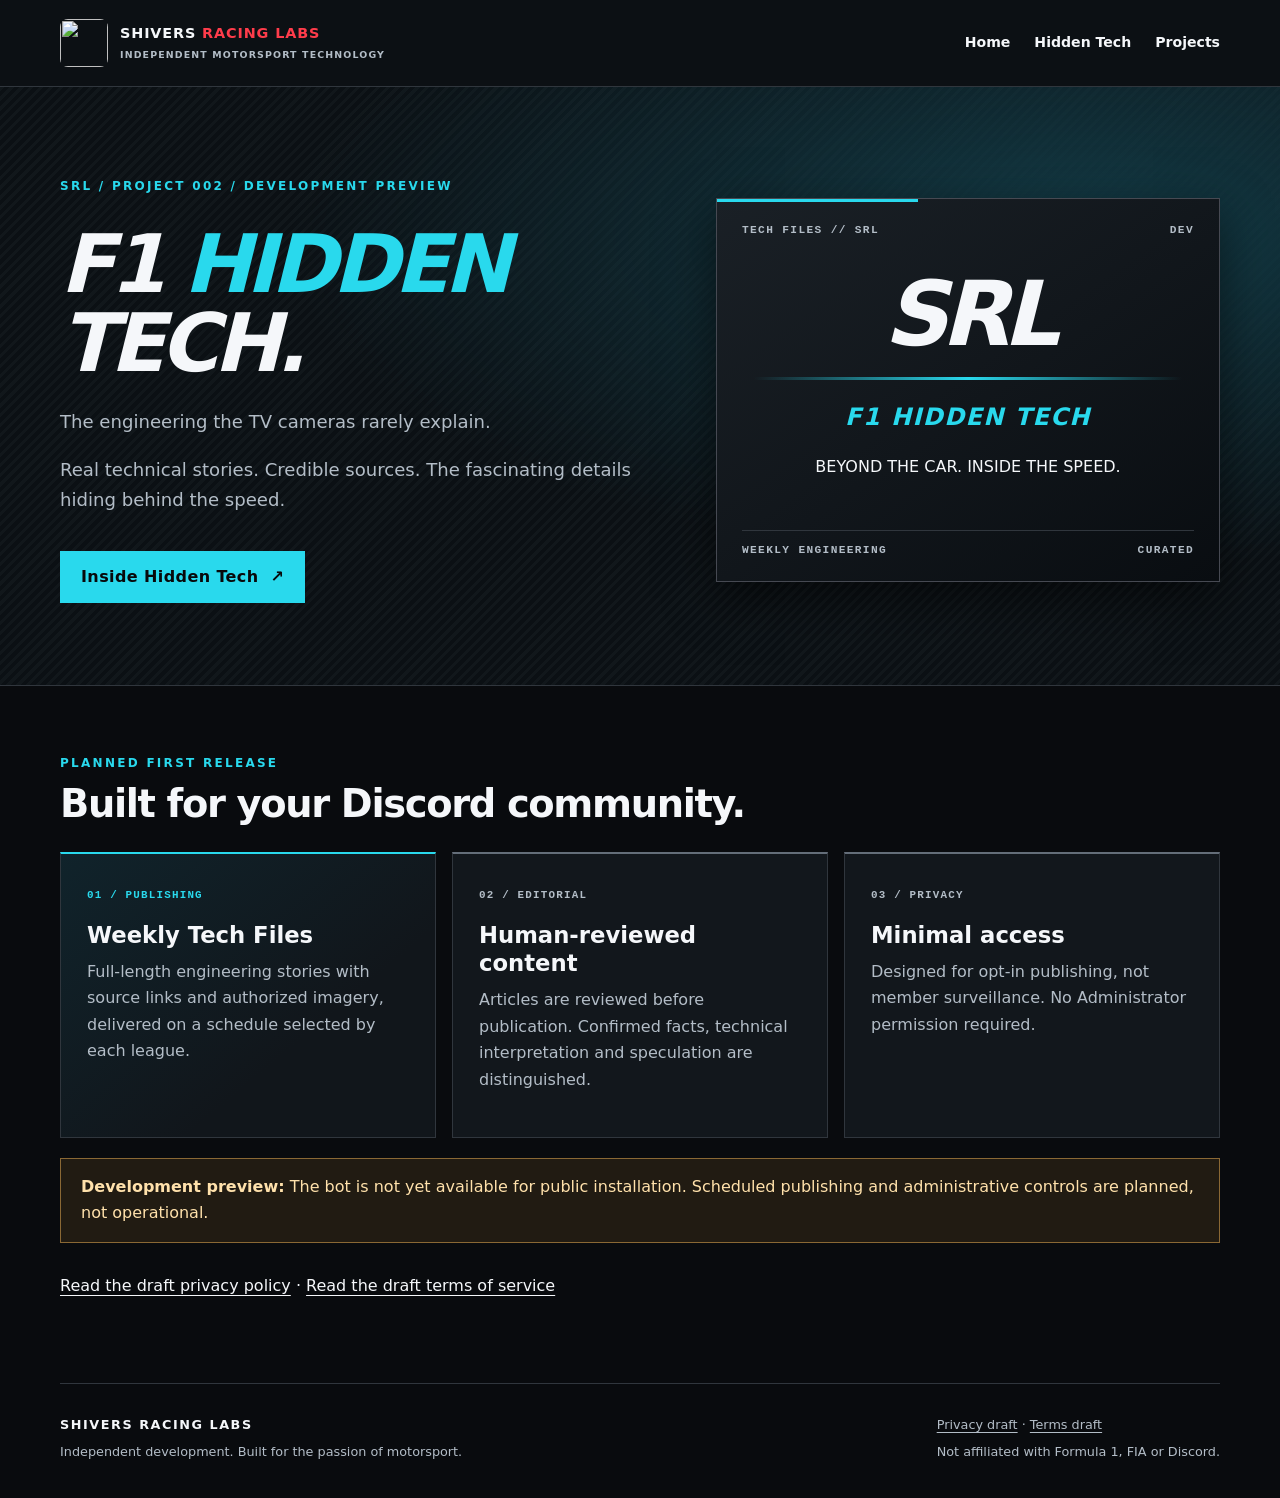
==== hidden-tech.html @ 7b5d733d "Site M1: add hidden-tech.html" ====
<!doctype html>
<html lang="en"><head><meta charset="utf-8"><meta name="viewport" content="width=device-width, initial-scale=1"><meta name="description" content="Curated Formula 1 engineering articles for Discord communities."><meta name="color-scheme" content="dark"><title>F1 Hidden Tech | Shivers Racing Labs</title><link rel="stylesheet" href="style.css"></head><body class="tech"><a class="skip" href="#main">Skip to content</a><header class="mast"><div class="wrap bar"><a class="brand" href="index.html"><img src="https://avatars.githubusercontent.com/u/360861136?v=4" width="48" height="48" alt="" referrerpolicy="no-referrer"><span>SHIVERS <b>RACING LABS</b><small>INDEPENDENT MOTORSPORT TECHNOLOGY</small></span></a><nav aria-label="Main navigation"><a href="index.html">Home</a><a href="hidden-tech.html">Hidden Tech</a><a href="index.html#projects">Projects</a></nav></div></header><main id="main"><section class="hero"><div class="wrap"><div><div class="eyebrow">SRL / Project 002 / Development preview</div><h1>F1 <span>Hidden</span><br>Tech.</h1><p class="lede">The engineering the TV cameras rarely explain.</p><p class="lede">Real technical stories. Credible sources. The fascinating details hiding behind the speed.</p><a class="cta" href="#features">Inside Hidden Tech <span aria-hidden="true">↗</span></a></div><div class="instrument"><div class="instrument-top"><span>TECH FILES // SRL</span><span>DEV</span></div><div class="techmark"><div class="big">SRL</div><div class="rule"></div><div class="sub">F1 HIDDEN TECH</div><p>BEYOND THE CAR. INSIDE THE SPEED.</p></div><div class="instrument-bottom"><span>WEEKLY ENGINEERING</span><span>CURATED</span></div></div></div></section><section class="wrap section" id="features"><div class="eyebrow">Planned first release</div><h2>Built for your Discord community.</h2><div class="cards"><article class="card feature"><span class="status">01 / Publishing</span><h3>Weekly Tech Files</h3><p>Full-length engineering stories with source links and authorized imagery, delivered on a schedule selected by each league.</p></article><article class="card"><span class="status">02 / Editorial</span><h3>Human-reviewed content</h3><p>Articles are reviewed before publication. Confirmed facts, technical interpretation and speculation are distinguished.</p></article><article class="card"><span class="status">03 / Privacy</span><h3>Minimal access</h3><p>Designed for opt-in publishing, not member surveillance. No Administrator permission required.</p></article></div><div class="notice"><strong>Development preview:</strong> The bot is not yet available for public installation. Scheduled publishing and administrative controls are planned, not operational.</div><p><a href="privacy.html">Read the draft privacy policy</a> · <a href="terms.html">Read the draft terms of service</a></p></section></main><footer class="wrap footer"><div><strong>SHIVERS RACING LABS</strong><p>Independent development. Built for the passion of motorsport.</p></div><div><a href="privacy.html">Privacy draft</a> · <a href="terms.html">Terms draft</a><p>Not affiliated with Formula 1, FIA or Discord.</p></div></footer></body></html>
---- style.css ----
:root{color-scheme:dark;--bg:#090b0e;--panel:#12171c;--line:#30363d;--text:#f5f7fa;--muted:#b3bdc7;--red:#ff3c4b;--cyan:#29d9ed;font-family:system-ui,-apple-system,BlinkMacSystemFont,"Segoe UI",sans-serif}*{box-sizing:border-box}html{scroll-behavior:smooth}body{margin:0;background:var(--bg);color:var(--text);line-height:1.65}a{color:inherit;text-underline-offset:.22em}a:hover{color:var(--cyan)}a:focus-visible{outline:2px solid var(--cyan);outline-offset:5px}.wrap{width:min(1160px,calc(100% - 48px));margin-inline:auto}.skip{position:absolute;left:12px;top:-100px;background:white;color:#111;padding:12px;z-index:5}.skip:focus{top:8px}.mast{border-bottom:1px solid var(--line);background:#0c1014}.bar{display:flex;align-items:center;justify-content:space-between;gap:28px;min-height:86px}.brand{display:flex;align-items:center;gap:12px;text-decoration:none;font-size:.9rem;font-weight:800;letter-spacing:.06em;line-height:1.2}.brand img{border-radius:8px;object-fit:cover}.brand b{color:var(--red)}.brand small{display:block;color:var(--muted);font-size:.59rem;letter-spacing:.12em;margin-top:7px}nav{display:flex;gap:24px;flex-wrap:wrap}nav a{font-size:.88rem;text-decoration:none;font-weight:600}.hero{position:relative;overflow:hidden;border-bottom:1px solid var(--line);background:radial-gradient(ellipse at 92% 24%,#3a1219 0%,transparent 46%),repeating-linear-gradient(135deg,#11161b 0px,#11161b 3px,#0c1014 3px,#0c1014 7px)}.hero .wrap{position:relative;display:grid;grid-template-columns:1.1fr .9fr;align-items:center;gap:40px;padding-block:90px 82px}.eyebrow{font-size:.75rem;letter-spacing:.19em;font-weight:800;color:var(--red);text-transform:uppercase}.hero h1{font-size:clamp(3rem,6.3vw,6rem);font-style:italic;line-height:.98;letter-spacing:-.065em;margin:.35em 0 .3em;text-transform:uppercase}.hero h1 span{color:var(--red)}.lede{color:var(--muted);max-width:600px;font-size:1.13rem}.cta{display:inline-flex;gap:12px;align-items:center;padding:12px 20px;border:1px solid var(--red);background:var(--red);color:#08090b;text-decoration:none;font-weight:800;margin-top:18px;letter-spacing:.025em}.cta:hover{background:#ff6874;color:#08090b}.instrument{border:1px solid #464952;background:linear-gradient(145deg,#1a2026,#090d11);padding:25px;position:relative;box-shadow:0 16px 45px #0008}.instrument:before{content:"";position:absolute;top:0;left:0;width:40%;height:3px;background:var(--red)}.instrument-top,.instrument-bottom{display:flex;justify-content:space-between;gap:14px;align-items:center;color:var(--muted);font:700 .7rem ui-monospace,monospace;letter-spacing:.12em}.instrument svg{display:block;width:100%;height:auto;margin:15px 0}.instrument-bottom{padding-top:13px;border-top:1px solid var(--line)}.section{padding-block:68px}.section h2{font-size:clamp(1.8rem,3vw,2.7rem);line-height:1.15;letter-spacing:-.035em;margin:8px 0 26px}.cards{display:grid;grid-template-columns:repeat(3,1fr);gap:16px}.card{padding:26px;border:1px solid var(--line);background:var(--panel);border-top:2px solid #646e79;min-width:0}.card.feature{border-top-color:var(--cyan);background:linear-gradient(140deg,#10232b,#11161b 65%)}.card h3{font-size:1.42rem;line-height:1.25;margin:14px 0 10px}.card p{color:var(--muted);margin:0 0 18px}.status{font:700 .68rem ui-monospace,monospace;letter-spacing:.11em;text-transform:uppercase;color:var(--muted)}.feature .status,.feature a,.tech .eyebrow{color:var(--cyan)}.feature a{font-weight:750}.strip{border-block:1px solid var(--line);background:#101419}.strip .wrap{display:grid;grid-template-columns:repeat(3,1fr);padding-block:25px;gap:20px}.strip strong{display:block;font-size:1.05rem}.strip span{color:var(--muted);font-size:.85rem}.tech .hero{background:radial-gradient(ellipse at 85% 25%,#123a45 0%,transparent 52%),repeating-linear-gradient(135deg,#11171b 0px,#11171b 3px,#0b1014 3px,#0b1014 7px)}.tech .hero h1 span{color:var(--cyan)}.tech .cta{background:var(--cyan);border-color:var(--cyan)}.tech .instrument:before{background:var(--cyan)}.techmark{text-align:center;padding:34px 12px}.techmark .big{font-size:clamp(3rem,7vw,5.6rem);line-height:1;font-weight:900;font-style:italic;letter-spacing:-.08em;color:var(--text)}.techmark .sub{font-weight:850;font-style:italic;letter-spacing:.06em;color:var(--cyan);font-size:clamp(1rem,2.4vw,1.5rem)}.techmark .rule{height:3px;background:linear-gradient(90deg,transparent,var(--cyan),transparent);margin:18px 0}.article{max-width:840px;padding-block:58px 72px}.article h1{font-size:clamp(2rem,5vw,3.5rem);letter-spacing:-.045em;line-height:1.1}.article h2{font-size:1.35rem;margin-top:32px}.article p,.article li{color:var(--muted)}.notice{background:#211b12;border:1px solid #8a6834;padding:15px 20px;color:#ffe1ab;margin:20px 0 30px}.notice strong{color:#ffe1ab}.article a{color:var(--cyan);overflow-wrap:anywhere}.footer{border-top:1px solid var(--line);display:flex;justify-content:space-between;gap:30px;padding-block:30px;color:var(--muted);font-size:.8rem}.footer strong{letter-spacing:.12em;color:var(--text)}.footer p{margin:6px 0}.footer a{color:var(--muted)}@media(max-width:780px){.hero .wrap{grid-template-columns:1fr;padding-block:56px;gap:28px}.cards{grid-template-columns:1fr}.bar{flex-wrap:wrap;padding-block:15px;gap:15px}nav{gap:18px}.strip .wrap{grid-template-columns:1fr;gap:15px}.footer{flex-direction:column;gap:14px}.section{padding-block:42px}}@media(max-width:380px){.wrap{width:calc(100% - 28px)}.brand{font-size:.78rem}.brand small{font-size:.53rem}.instrument{padding:17px}}@media(prefers-reduced-motion:reduce){html{scroll-behavior:auto}}
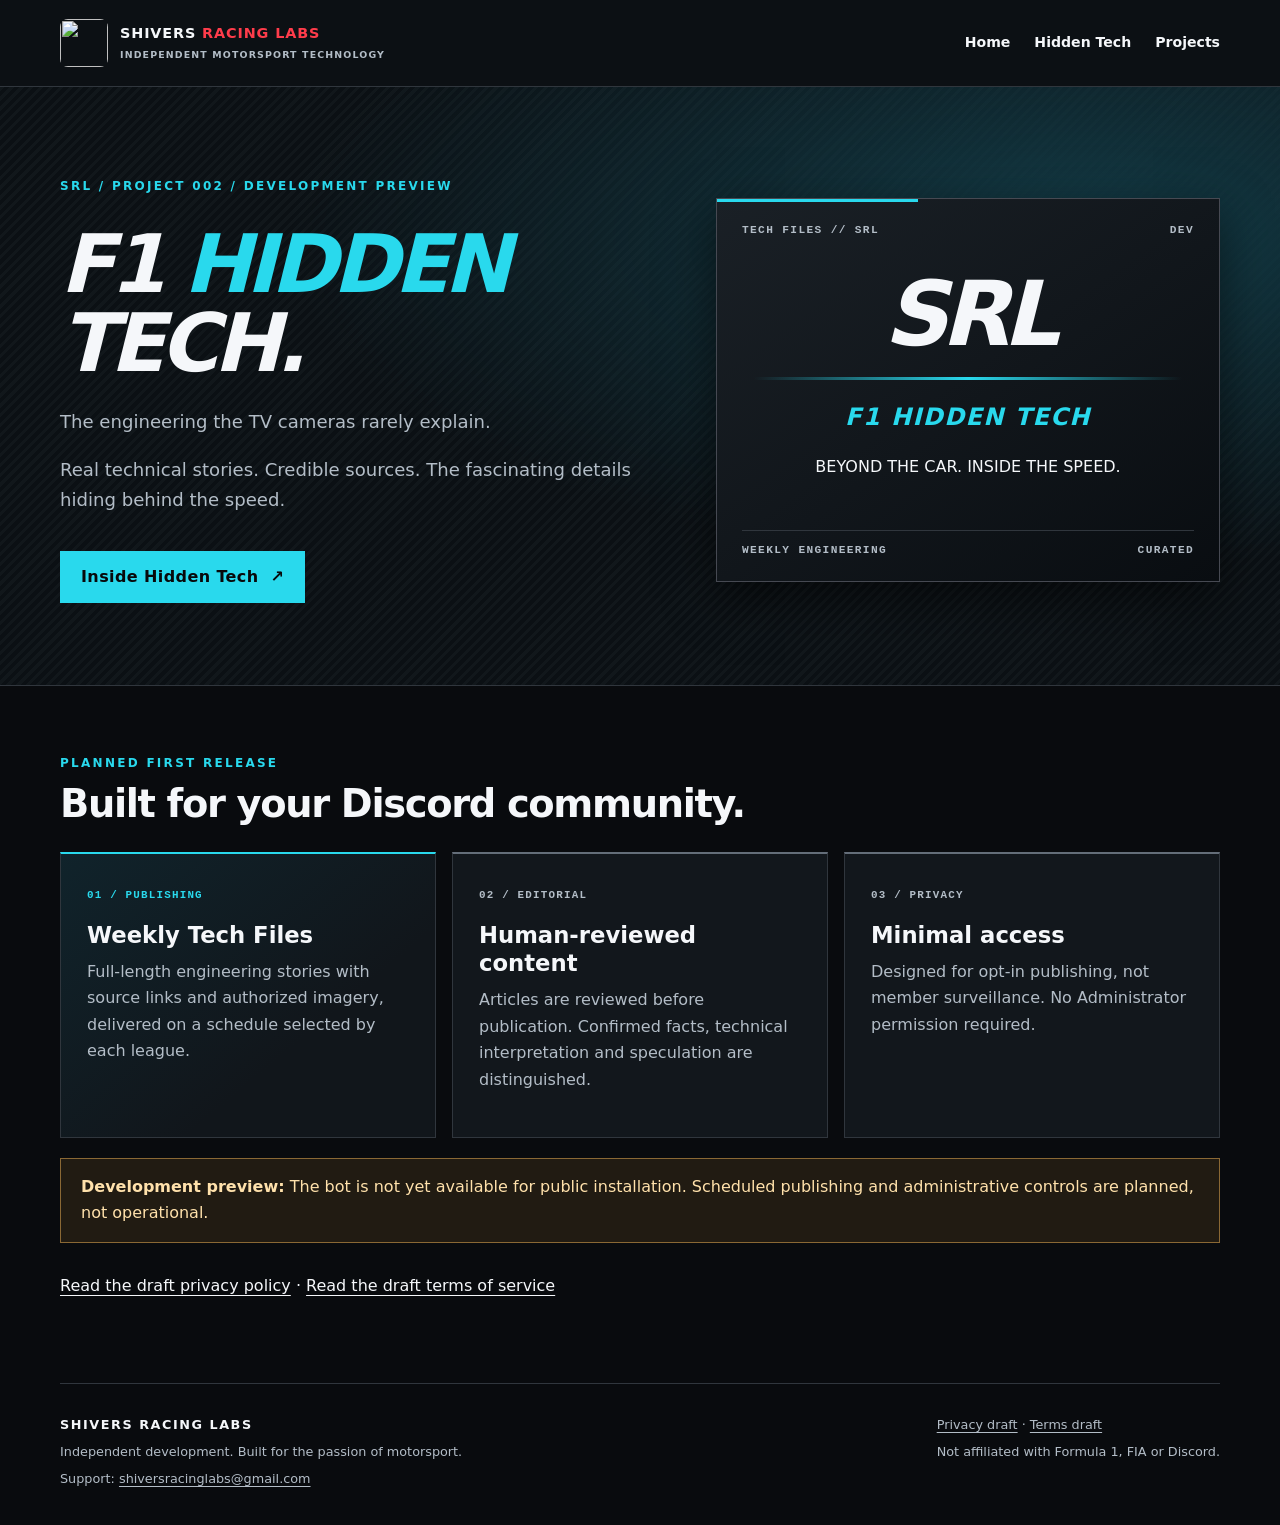
==== commit f68d1cc4: "Site M1: add verified SRL contact to hidden-tech.html" ====
--- a/hidden-tech.html
+++ b/hidden-tech.html
@@ -1,2 +1,2 @@
 <!doctype html>
-<html lang="en"><head><meta charset="utf-8"><meta name="viewport" content="width=device-width, initial-scale=1"><meta name="description" content="Curated Formula 1 engineering articles for Discord communities."><meta name="color-scheme" content="dark"><title>F1 Hidden Tech | Shivers Racing Labs</title><link rel="stylesheet" href="style.css"></head><body class="tech"><a class="skip" href="#main">Skip to content</a><header class="mast"><div class="wrap bar"><a class="brand" href="index.html"><img src="https://avatars.githubusercontent.com/u/360861136?v=4" width="48" height="48" alt="" referrerpolicy="no-referrer"><span>SHIVERS <b>RACING LABS</b><small>INDEPENDENT MOTORSPORT TECHNOLOGY</small></span></a><nav aria-label="Main navigation"><a href="index.html">Home</a><a href="hidden-tech.html">Hidden Tech</a><a href="index.html#projects">Projects</a></nav></div></header><main id="main"><section class="hero"><div class="wrap"><div><div class="eyebrow">SRL / Project 002 / Development preview</div><h1>F1 <span>Hidden</span><br>Tech.</h1><p class="lede">The engineering the TV cameras rarely explain.</p><p class="lede">Real technical stories. Credible sources. The fascinating details hiding behind the speed.</p><a class="cta" href="#features">Inside Hidden Tech <span aria-hidden="true">↗</span></a></div><div class="instrument"><div class="instrument-top"><span>TECH FILES // SRL</span><span>DEV</span></div><div class="techmark"><div class="big">SRL</div><div class="rule"></div><div class="sub">F1 HIDDEN TECH</div><p>BEYOND THE CAR. INSIDE THE SPEED.</p></div><div class="instrument-bottom"><span>WEEKLY ENGINEERING</span><span>CURATED</span></div></div></div></section><section class="wrap section" id="features"><div class="eyebrow">Planned first release</div><h2>Built for your Discord community.</h2><div class="cards"><article class="card feature"><span class="status">01 / Publishing</span><h3>Weekly Tech Files</h3><p>Full-length engineering stories with source links and authorized imagery, delivered on a schedule selected by each league.</p></article><article class="card"><span class="status">02 / Editorial</span><h3>Human-reviewed content</h3><p>Articles are reviewed before publication. Confirmed facts, technical interpretation and speculation are distinguished.</p></article><article class="card"><span class="status">03 / Privacy</span><h3>Minimal access</h3><p>Designed for opt-in publishing, not member surveillance. No Administrator permission required.</p></article></div><div class="notice"><strong>Development preview:</strong> The bot is not yet available for public installation. Scheduled publishing and administrative controls are planned, not operational.</div><p><a href="privacy.html">Read the draft privacy policy</a> · <a href="terms.html">Read the draft terms of service</a></p></section></main><footer class="wrap footer"><div><strong>SHIVERS RACING LABS</strong><p>Independent development. Built for the passion of motorsport.</p></div><div><a href="privacy.html">Privacy draft</a> · <a href="terms.html">Terms draft</a><p>Not affiliated with Formula 1, FIA or Discord.</p></div></footer></body></html>+<html lang="en"><head><meta charset="utf-8"><meta name="viewport" content="width=device-width, initial-scale=1"><meta name="description" content="Curated Formula 1 engineering articles for Discord communities."><meta name="color-scheme" content="dark"><title>F1 Hidden Tech | Shivers Racing Labs</title><link rel="stylesheet" href="style.css"></head><body class="tech"><a class="skip" href="#main">Skip to content</a><header class="mast"><div class="wrap bar"><a class="brand" href="index.html"><img src="https://avatars.githubusercontent.com/u/360861136?v=4" width="48" height="48" alt="" referrerpolicy="no-referrer"><span>SHIVERS <b>RACING LABS</b><small>INDEPENDENT MOTORSPORT TECHNOLOGY</small></span></a><nav aria-label="Main navigation"><a href="index.html">Home</a><a href="hidden-tech.html">Hidden Tech</a><a href="index.html#projects">Projects</a></nav></div></header><main id="main"><section class="hero"><div class="wrap"><div><div class="eyebrow">SRL / Project 002 / Development preview</div><h1>F1 <span>Hidden</span><br>Tech.</h1><p class="lede">The engineering the TV cameras rarely explain.</p><p class="lede">Real technical stories. Credible sources. The fascinating details hiding behind the speed.</p><a class="cta" href="#features">Inside Hidden Tech <span aria-hidden="true">↗</span></a></div><div class="instrument"><div class="instrument-top"><span>TECH FILES // SRL</span><span>DEV</span></div><div class="techmark"><div class="big">SRL</div><div class="rule"></div><div class="sub">F1 HIDDEN TECH</div><p>BEYOND THE CAR. INSIDE THE SPEED.</p></div><div class="instrument-bottom"><span>WEEKLY ENGINEERING</span><span>CURATED</span></div></div></div></section><section class="wrap section" id="features"><div class="eyebrow">Planned first release</div><h2>Built for your Discord community.</h2><div class="cards"><article class="card feature"><span class="status">01 / Publishing</span><h3>Weekly Tech Files</h3><p>Full-length engineering stories with source links and authorized imagery, delivered on a schedule selected by each league.</p></article><article class="card"><span class="status">02 / Editorial</span><h3>Human-reviewed content</h3><p>Articles are reviewed before publication. Confirmed facts, technical interpretation and speculation are distinguished.</p></article><article class="card"><span class="status">03 / Privacy</span><h3>Minimal access</h3><p>Designed for opt-in publishing, not member surveillance. No Administrator permission required.</p></article></div><div class="notice"><strong>Development preview:</strong> The bot is not yet available for public installation. Scheduled publishing and administrative controls are planned, not operational.</div><p><a href="privacy.html">Read the draft privacy policy</a> · <a href="terms.html">Read the draft terms of service</a></p></section></main><footer class="wrap footer"><div><strong>SHIVERS RACING LABS</strong><p>Independent development. Built for the passion of motorsport.</p><p>Support: <a href="mailto:shiversracinglabs@gmail.com">shiversracinglabs@gmail.com</a></p></div><div><a href="privacy.html">Privacy draft</a> · <a href="terms.html">Terms draft</a><p>Not affiliated with Formula 1, FIA or Discord.</p></div></footer></body></html>
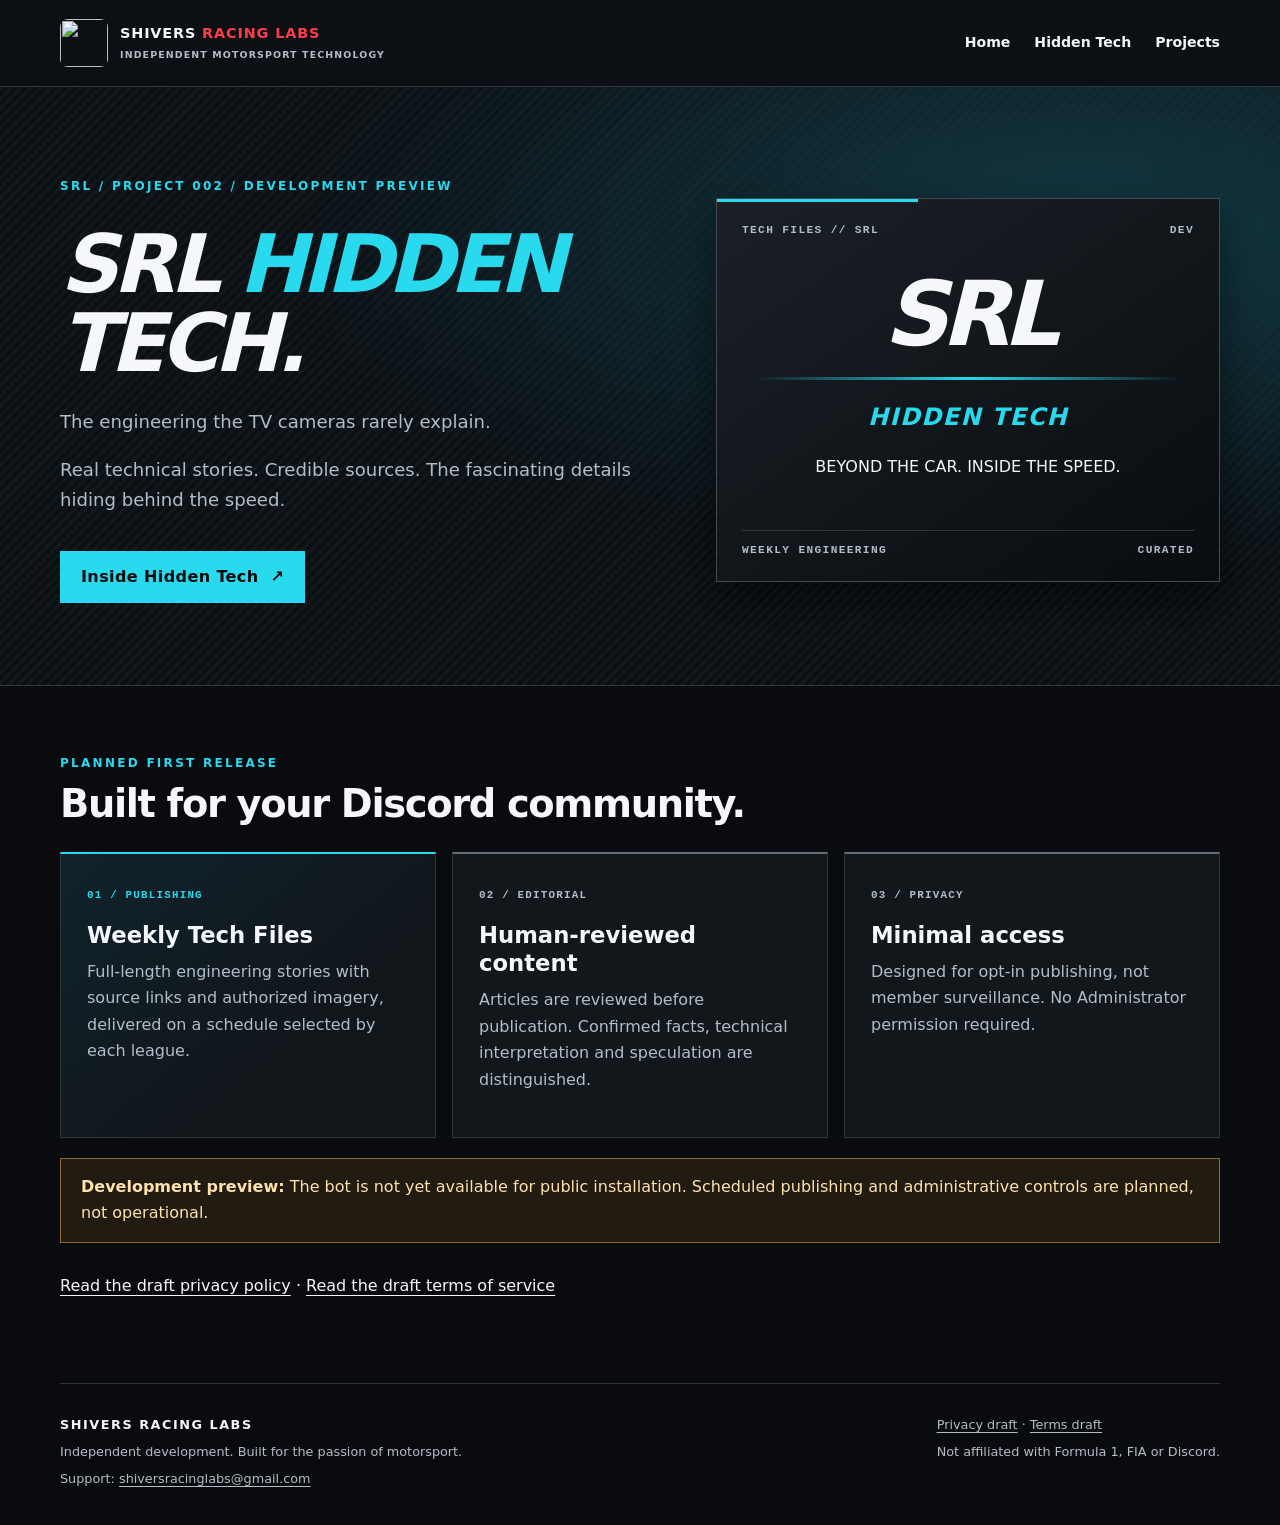
==== commit 05de16e0: "Branding R1: update hidden-tech.html" ====
--- a/hidden-tech.html
+++ b/hidden-tech.html
@@ -1,2 +1,2 @@
 <!doctype html>
-<html lang="en"><head><meta charset="utf-8"><meta name="viewport" content="width=device-width, initial-scale=1"><meta name="description" content="Curated Formula 1 engineering articles for Discord communities."><meta name="color-scheme" content="dark"><title>F1 Hidden Tech | Shivers Racing Labs</title><link rel="stylesheet" href="style.css"></head><body class="tech"><a class="skip" href="#main">Skip to content</a><header class="mast"><div class="wrap bar"><a class="brand" href="index.html"><img src="https://avatars.githubusercontent.com/u/360861136?v=4" width="48" height="48" alt="" referrerpolicy="no-referrer"><span>SHIVERS <b>RACING LABS</b><small>INDEPENDENT MOTORSPORT TECHNOLOGY</small></span></a><nav aria-label="Main navigation"><a href="index.html">Home</a><a href="hidden-tech.html">Hidden Tech</a><a href="index.html#projects">Projects</a></nav></div></header><main id="main"><section class="hero"><div class="wrap"><div><div class="eyebrow">SRL / Project 002 / Development preview</div><h1>F1 <span>Hidden</span><br>Tech.</h1><p class="lede">The engineering the TV cameras rarely explain.</p><p class="lede">Real technical stories. Credible sources. The fascinating details hiding behind the speed.</p><a class="cta" href="#features">Inside Hidden Tech <span aria-hidden="true">↗</span></a></div><div class="instrument"><div class="instrument-top"><span>TECH FILES // SRL</span><span>DEV</span></div><div class="techmark"><div class="big">SRL</div><div class="rule"></div><div class="sub">F1 HIDDEN TECH</div><p>BEYOND THE CAR. INSIDE THE SPEED.</p></div><div class="instrument-bottom"><span>WEEKLY ENGINEERING</span><span>CURATED</span></div></div></div></section><section class="wrap section" id="features"><div class="eyebrow">Planned first release</div><h2>Built for your Discord community.</h2><div class="cards"><article class="card feature"><span class="status">01 / Publishing</span><h3>Weekly Tech Files</h3><p>Full-length engineering stories with source links and authorized imagery, delivered on a schedule selected by each league.</p></article><article class="card"><span class="status">02 / Editorial</span><h3>Human-reviewed content</h3><p>Articles are reviewed before publication. Confirmed facts, technical interpretation and speculation are distinguished.</p></article><article class="card"><span class="status">03 / Privacy</span><h3>Minimal access</h3><p>Designed for opt-in publishing, not member surveillance. No Administrator permission required.</p></article></div><div class="notice"><strong>Development preview:</strong> The bot is not yet available for public installation. Scheduled publishing and administrative controls are planned, not operational.</div><p><a href="privacy.html">Read the draft privacy policy</a> · <a href="terms.html">Read the draft terms of service</a></p></section></main><footer class="wrap footer"><div><strong>SHIVERS RACING LABS</strong><p>Independent development. Built for the passion of motorsport.</p><p>Support: <a href="mailto:shiversracinglabs@gmail.com">shiversracinglabs@gmail.com</a></p></div><div><a href="privacy.html">Privacy draft</a> · <a href="terms.html">Terms draft</a><p>Not affiliated with Formula 1, FIA or Discord.</p></div></footer></body></html>+<html lang="en"><head><meta charset="utf-8"><meta name="viewport" content="width=device-width, initial-scale=1"><meta name="description" content="Curated Formula 1 engineering articles for Discord communities."><meta name="color-scheme" content="dark"><title>SRL Hidden Tech | Shivers Racing Labs</title><link rel="stylesheet" href="style.css"></head><body class="tech"><a class="skip" href="#main">Skip to content</a><header class="mast"><div class="wrap bar"><a class="brand" href="index.html"><img src="https://avatars.githubusercontent.com/u/360861136?v=4" width="48" height="48" alt="" referrerpolicy="no-referrer"><span>SHIVERS <b>RACING LABS</b><small>INDEPENDENT MOTORSPORT TECHNOLOGY</small></span></a><nav aria-label="Main navigation"><a href="index.html">Home</a><a href="hidden-tech.html">Hidden Tech</a><a href="index.html#projects">Projects</a></nav></div></header><main id="main"><section class="hero"><div class="wrap"><div><div class="eyebrow">SRL / Project 002 / Development preview</div><h1>SRL <span>Hidden</span><br>Tech.</h1><p class="lede">The engineering the TV cameras rarely explain.</p><p class="lede">Real technical stories. Credible sources. The fascinating details hiding behind the speed.</p><a class="cta" href="#features">Inside Hidden Tech <span aria-hidden="true">↗</span></a></div><div class="instrument"><div class="instrument-top"><span>TECH FILES // SRL</span><span>DEV</span></div><div class="techmark"><div class="big">SRL</div><div class="rule"></div><div class="sub">HIDDEN TECH</div><p>BEYOND THE CAR. INSIDE THE SPEED.</p></div><div class="instrument-bottom"><span>WEEKLY ENGINEERING</span><span>CURATED</span></div></div></div></section><section class="wrap section" id="features"><div class="eyebrow">Planned first release</div><h2>Built for your Discord community.</h2><div class="cards"><article class="card feature"><span class="status">01 / Publishing</span><h3>Weekly Tech Files</h3><p>Full-length engineering stories with source links and authorized imagery, delivered on a schedule selected by each league.</p></article><article class="card"><span class="status">02 / Editorial</span><h3>Human-reviewed content</h3><p>Articles are reviewed before publication. Confirmed facts, technical interpretation and speculation are distinguished.</p></article><article class="card"><span class="status">03 / Privacy</span><h3>Minimal access</h3><p>Designed for opt-in publishing, not member surveillance. No Administrator permission required.</p></article></div><div class="notice"><strong>Development preview:</strong> The bot is not yet available for public installation. Scheduled publishing and administrative controls are planned, not operational.</div><p><a href="privacy.html">Read the draft privacy policy</a> · <a href="terms.html">Read the draft terms of service</a></p></section></main><footer class="wrap footer"><div><strong>SHIVERS RACING LABS</strong><p>Independent development. Built for the passion of motorsport.</p><p>Support: <a href="mailto:shiversracinglabs@gmail.com">shiversracinglabs@gmail.com</a></p></div><div><a href="privacy.html">Privacy draft</a> · <a href="terms.html">Terms draft</a><p>Not affiliated with Formula 1, FIA or Discord.</p></div></footer></body></html>
